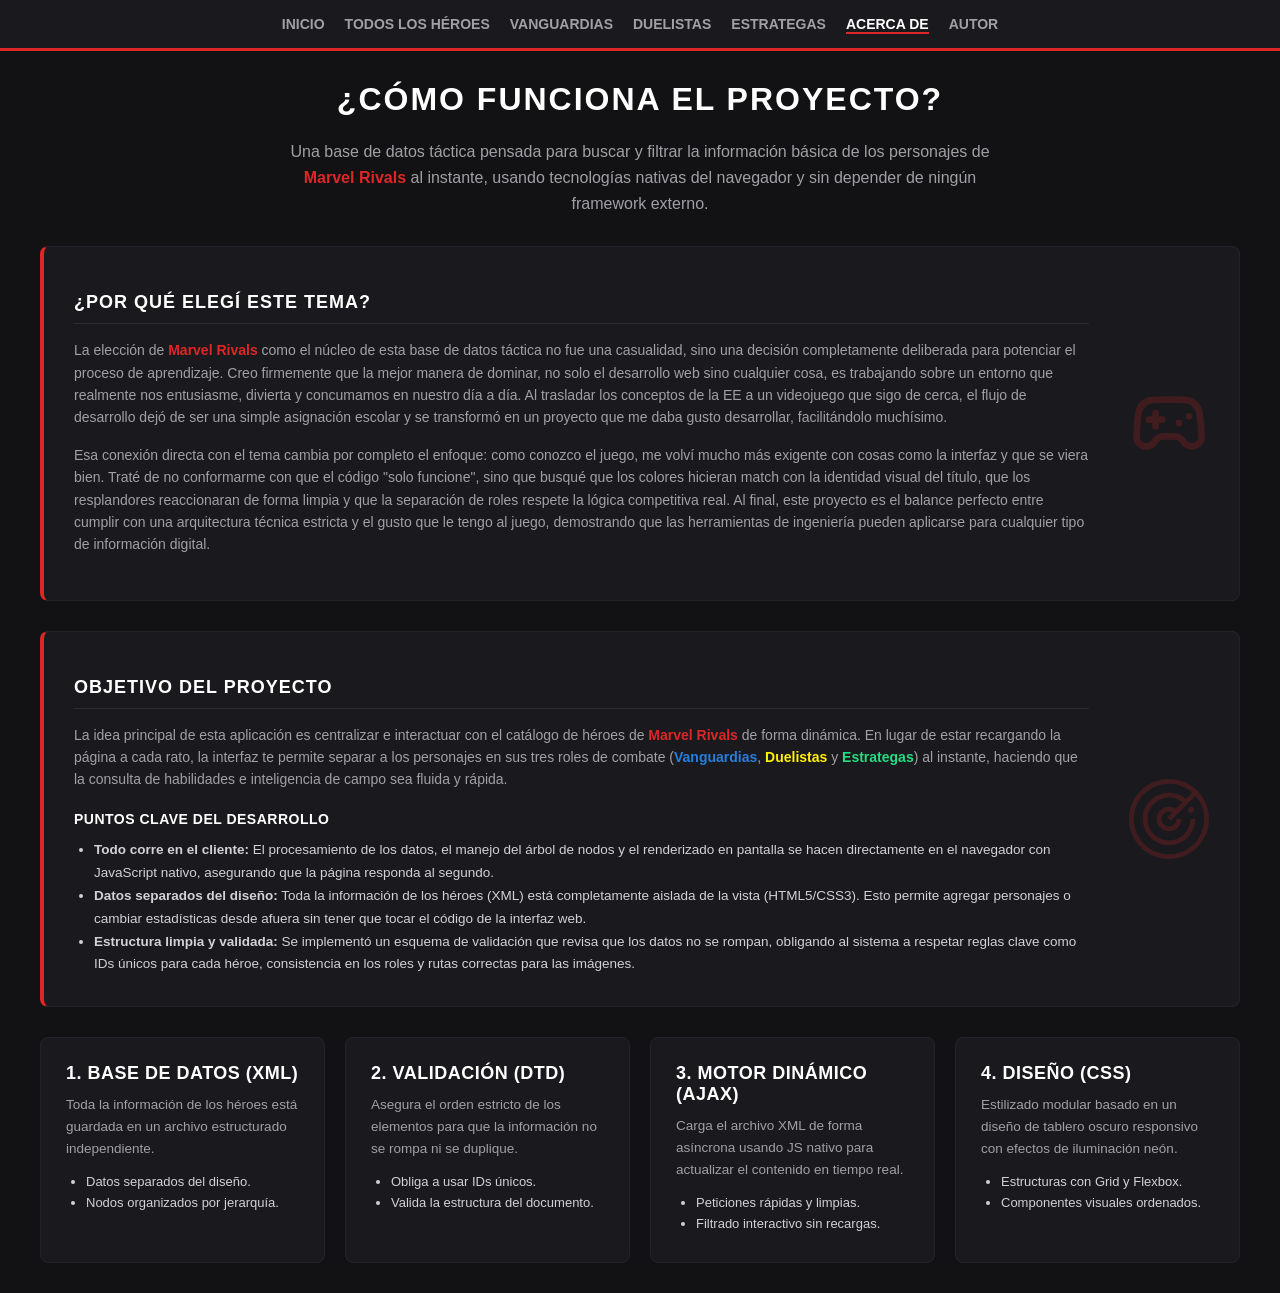
==== acerca-de.html @ 9485e5fc "Página Acerca de" ====
<!DOCTYPE html>
<html lang="es">

<head>
    <meta charset="UTF-8">
    <meta name="viewport" content="width=device-width, initial-scale=1.0">
    <title>Marvel Rivals - Acerca de</title>    
    <link rel="stylesheet" href="css/estilos.css">    
    <link rel="stylesheet" href="css/acerca.css">
</head>

<body>

    <header>
        <nav>
            <ul>
                <li><a href="index.html">Inicio</a></li>
                <li><a href="personajes.html">Todos los Héroes</a></li>
                <li><a href="vanguardias.html">Vanguardias</a></li>
                <li><a href="duelistas.html">Duelistas</a></li>
                <li><a href="estrategas.html">Estrategas</a></li>
                <li><a href="acerca-de.html" class="active">Acerca de</a></li>
                <li><a href="sintesis.html">Autor</a></li>
            </ul>
        </nav>
    </header>

    <main>
        <h1>¿Cómo funciona el proyecto?</h1>
        <p style="text-align: center; color: #a0a0a5; max-width: 700px; margin: 0 auto 30px auto; line-height: 1.6;">
            Una base de datos táctica pensada para buscar y filtrar la información básica de los personajes de <span
                class="text-rivals">Marvel Rivals</span>
            al instante, usando tecnologías nativas del navegador y sin depender de ningún framework externo.
        </p>

        <!-- SECCIÓN 1: ¿POR QUÉ ELEGÍ ESTE TEMA? -->
        <div class="bloque-informativo">
            <div class="bloque-grid">
                <div class="bloque-texto">
                    <h2
                        style="color: #ffffff; text-transform: uppercase; letter-spacing: 1px; margin-bottom: 15px; font-size: 18px; border-bottom: 1px solid #2a2a30; padding-bottom: 10px;">
                        ¿Por qué elegí este tema?
                    </h2>
                    <p style="color: #a0a0a5; line-height: 1.6; font-size: 14px; margin: 0;">
                        La elección de <span class="text-rivals">Marvel Rivals</span> como el núcleo de esta base de
                        datos táctica no fue una
                        casualidad, sino una decisión completamente deliberada para potenciar el proceso de aprendizaje.
                        Creo
                        firmemente que la mejor manera de dominar, no solo el desarrollo web sino cualquier cosa, es
                        trabajando sobre un
                        entorno que realmente nos entusiasme, divierta y concumamos en nuestro día a día. Al trasladar
                        los conceptos de
                        la EE a un videojuego que sigo de cerca, el flujo de desarrollo dejó de ser una simple
                        asignación
                        escolar y se transformó en un proyecto que me daba gusto desarrollar, facilitándolo muchísimo.
                    </p>
                    <p style="color: #a0a0a5; line-height: 1.6; font-size: 14px; margin-top: 15px;">
                        Esa conexión directa con el tema cambia por completo el enfoque: como conozco el
                        juego, me volví mucho más exigente con cosas como la interfaz y que se viera bien. Traté de no
                        conformarme
                        con que el código "solo funcione", sino que busqué que los colores hicieran match con la
                        identidad visual del título, que los resplandores reaccionaran de forma limpia y que la
                        separación de
                        roles respete la lógica competitiva real. Al final, este proyecto es el balance perfecto entre
                        cumplir
                        con una arquitectura técnica estricta y el gusto que le tengo al juego, demostrando que las
                        herramientas de
                        ingeniería pueden aplicarse para cualquier tipo de información digital.
                    </p>
                </div>                
                <div>
                    <img src="svg/control.svg" alt="Icono Control" class="icono-lateral">
                </div>
            </div>
        </div>

        <!-- SECCIÓN 2: OBJETIVO DEL PROYECTO -->
        <div class="bloque-informativo">
            <div class="bloque-grid">
                <div class="bloque-texto">
                    <h2
                        style="color: #ffffff; text-transform: uppercase; letter-spacing: 1px; margin-bottom: 15px; font-size: 18px; border-bottom: 1px solid #2a2a30; padding-bottom: 10px;">
                        Objetivo del Proyecto
                    </h2>
                    <p style="color: #a0a0a5; line-height: 1.6; font-size: 14px; margin-bottom: 20px;">
                        La idea principal de esta aplicación es centralizar e interactuar con el catálogo de héroes de
                        <span class="text-rivals">Marvel Rivals</span> de forma
                        dinámica. En lugar de estar recargando la página a cada rato, la interfaz te permite separar a
                        los
                        personajes en sus tres roles de combate (<span class="text-vanguardia">Vanguardias</span>, <span
                            class="text-duelista">Duelistas</span> y <span class="text-estratega">Estrategas</span>) al
                        instante, haciendo que la consulta de habilidades e inteligencia de campo sea fluida y rápida.
                    </p>

                    <h3
                        style="color: #ffffff; text-transform: uppercase; letter-spacing: 0.5px; margin-bottom: 12px; font-size: 14px;">
                        Puntos clave del desarrollo
                    </h3>
                    <ul style="color: #d1d1d6; padding-left: 20px; line-height: 1.7; font-size: 13.5px; margin: 0;">
                        <li><strong>Todo corre en el cliente:</strong> El procesamiento de los datos, el manejo del
                            árbol de
                            nodos y el renderizado en pantalla se hacen directamente en el navegador con JavaScript
                            nativo,
                            asegurando que la página responda al segundo.</li>
                        <li><strong>Datos separados del diseño:</strong> Toda la información de los héroes (XML) está
                            completamente aislada de la vista (HTML5/CSS3). Esto permite agregar personajes o cambiar
                            estadísticas desde afuera sin tener que tocar el código de la interfaz web.</li>
                        <li><strong>Estructura limpia y validada:</strong> Se implementó un esquema de validación que
                            revisa que
                            los datos no se rompan, obligando al sistema a respetar reglas clave como IDs únicos para
                            cada
                            héroe, consistencia en los roles y rutas correctas para las imágenes.</li>
                    </ul>
                </div>                
                <div>
                    <img src="svg/radar.svg" alt="Icono Radar" class="icono-lateral">
                </div>
            </div>
        </div>

        <!-- CUADRÍCULA DE COMPONENTES TÉCNICOS-->
        <div class="tech-container">
            <div class="tech-card">
                <h3>1. Base de datos (XML)</h3>
                <p>Toda la información de los héroes está guardada en un archivo estructurado independiente.</p>
                <ul>
                    <li>Datos separados del diseño.</li>
                    <li>Nodos organizados por jerarquía.</li>
                </ul>
            </div>

            <div class="tech-card">
                <h3>2. Validación (DTD)</h3>
                <p>Asegura el orden estricto de los elementos para que la información no se rompa ni se duplique.</p>
                <ul>
                    <li>Obliga a usar IDs únicos.</li>
                    <li>Valida la estructura del documento.</li>
                </ul>
            </div>

            <div class="tech-card">
                <h3>3. Motor Dinámico (AJAX)</h3>
                <p>Carga el archivo XML de forma asíncrona usando JS nativo para actualizar el contenido en tiempo real.
                </p>
                <ul>
                    <li>Peticiones rápidas y limpias.</li>
                    <li>Filtrado interactivo sin recargas.</li>
                </ul>
            </div>

            <div class="tech-card">
                <h3>4. Diseño (CSS)</h3>
                <p>Estilizado modular basado en un diseño de tablero oscuro responsivo con efectos de iluminación neón.
                </p>
                <ul>
                    <li>Estructuras con Grid y Flexbox.</li>
                    <li>Componentes visuales ordenados.</li>
                </ul>
            </div>
        </div>
    </main>

</body>

</html>
---- css/estilos.css ----
/* ==========================================
   ESTILOS GENERALES Y PALETA OSCURA
   ========================================== */
body {
    font-family: 'Arial', sans-serif;
    background-color: #121214;
    color: #f5f5f7;
    margin: 0;
    padding: 0;
}

/* NavBar Superior */
header {
    background-color: #1a1a1e;
    border-bottom: 3px solid #de2626;
    padding: 15px 20px;
}

nav ul {
    list-style: none;
    margin: 0;
    padding: 0;
    display: flex;
    justify-content: center;
    gap: 20px;
}

nav ul li a {
    color: #a0a0a5;
    text-decoration: none;
    font-weight: bold;
    text-transform: uppercase;
    font-size: 14px;
    transition: color 0.3s;
}

nav ul li a:hover,
nav ul li a.active {
    color: #ffffff;
    border-bottom: 2px solid #de2626;
}

/* Contenedor del Contenido */
main {
    max-width: 1200px;
    margin: 30px auto;
    padding: 0 20px;
}

h1 {
    text-align: center;
    color: #ffffff;
    text-transform: uppercase;
    letter-spacing: 2px;
}

/* ==========================================
   DISEÑO DE TABLAS INTEGRADO COMO TARJETAS HORIZONTALES
   ========================================== */
.tabla-heroes {
    width: 100%;
    border-collapse: separate;
    border-spacing: 0 15px;
    /* Espacio entre cada fila-tarjeta */
    margin-top: 30px;
    background-color: transparent;
}

.tabla-heroes th {
    background-color: #0e0e10;
    color: #ffffff;
    text-transform: uppercase;
    font-size: 13px;
    letter-spacing: 1px;
    padding: 15px;
    text-align: left;
    border-bottom: 3px solid #de2626;
}

/* Cada fila actúa como una tarjeta oscura individual */
.fila-heroe {
    background-color: #1a1a1e;
    transition: transform 0.3s, box-shadow 0.3s;
}

.tabla-heroes td {
    padding: 15px;
    color: #d1d1d6;
    font-size: 14px;
    vertical-align: middle;
    border-top: 1px solid #2a2a30;
    border-bottom: 1px solid #2a2a30;
}

/* Redondear extremos de la fila */
.tabla-heroes tr td:first-child {
    border-left: 4px solid #2a2a30;
    border-top-left-radius: 8px;
    border-bottom-left-radius: 8px;
}

.tabla-heroes tr td:last-child {
    border-right: 1px solid #2a2a30;
    border-top-right-radius: 8px;
    border-bottom-right-radius: 8px;
}

/* Miniaturas de héroes de cuerpo completo */
.img-tabla {
    width: 120px;
    height: 140px;
    object-fit: contain;
    border-radius: 0;
    border: none;
    display: block;
    margin: 0 auto;
    background-color: transparent;
    transition: filter 0.3s, transform 0.3s;
}

article {
    line-height: 1.5;
    color: #d1d1d6;
}

/* ==========================================
   BADGES Y TONOS DE ROLES Y SUB-ROLES
   ========================================== */
.badge {
    display: inline-block;
    padding: 5px 10px;
    border-radius: 4px;
    font-size: 11px;
    font-weight: bold;
    text-transform: uppercase;
}

.badge.Vanguardia {
    background-color: #267ede;
    color: black;
}

.badge.Duelista {
    background-color: #fff200;
    color: black;
}

.badge.Estratega {
    background-color: #26de81;
    color: black;
}

.badge-estilo,
.badge-vanguardia,
.badge-estratega {
    display: inline-block;
    padding: 4px 8px;
    border-radius: 4px;
    font-size: 11px;
    font-weight: bold;
    text-transform: uppercase;
    color: black;
}

.badge-estilo.Poke {
    background-color: #fff200;
}

.badge-estilo.Dive {
    background-color: #ff9f43;
}

.badge-estilo.Brawl {
    background-color: #ff4d4d;
}

.badge-vanguardia[class*="Main Tank"] {
    background-color: #206a9b;
    color: white;
}

.badge-vanguardia[class*="Off Tank"] {
    background-color: #0d3c5c;
    color: white;
    
}

.badge-estratega[class*="Main Healer"] {
    background-color: #88f108;
    color: black;
}

.badge-estratega[class*="Off Healer"] {
    background-color: #216405;
    color: black;
}

/* ==========================================
   EFECTOS HOVER CON BRILLOS DE NEÓN
   ========================================== */
.fila-heroe:hover {
    transform: translateY(-3px);
}

/* Iluminación Azul - Vanguardias */
.fila-heroe.Vanguardia:hover td {
    border-top-color: #267ede;
    border-bottom-color: #267ede;
}

.fila-heroe.Vanguardia:hover td:first-child {
    border-left-color: #267ede;
}

.fila-heroe.Vanguardia:hover td:last-child {
    border-right-color: #267ede;
}

.fila-heroe.Vanguardia:hover .img-tabla {
    filter: drop-shadow(0 0 8px rgba(38, 126, 222, 0.7));
}

/* Iluminación Amarilla - Duelistas */
.fila-heroe.Duelista:hover td {
    border-top-color: #fff200;
    border-bottom-color: #fff200;
}

.fila-heroe.Duelista:hover td:first-child {
    border-left-color: #fff200;
}

.fila-heroe.Duelista:hover td:last-child {
    border-right-color: #fff200;
}

.fila-heroe.Duelista:hover .img-tabla {
    filter: drop-shadow(0 0 8px rgba(255, 242, 0, 0.7));
}

/* Iluminación Verde - Estrategas */
.fila-heroe.Estratega:hover td {
    border-top-color: #26de81;
    border-bottom-color: #26de81;
}

.fila-heroe.Estratega:hover td:first-child {
    border-left-color: #26de81;
}

.fila-heroe.Estratega:hover td:last-child {
    border-right-color: #26de81;
}

.fila-heroe.Estratega:hover .img-tabla {
    filter: drop-shadow(0 0 8px rgba(38, 222, 129, 0.7));
}

.no-datos {
    text-align: center;
    color: #a0a0a5;
    font-weight: bold;
    padding: 30px;
    background: #1a1a1e;
    border-radius: 8px;
    border: 1px dashed #2a2a30;
}

/* ==========================================
   VENTANITA DE INFORMACIÓN
   ========================================== */
.modal-overlay {
    position: fixed;
    top: 0;
    left: 0;
    width: 100vw;
    height: 100vh;
    background-color: rgba(5, 5, 7, 0.9);
    /* Fondo exterior oscuro plano */
    display: flex;
    justify-content: center;
    align-items: center;
    z-index: 99999;
}

.tarjeta-grande-content {
    background-color: #0b0b0d;
    border: 1px solid #232329;
    border-radius: 12px;
    width: 95%;
    max-width: 900px;
    height: 520px;
    /* Altura controlada para el render */
    padding: 0;
    position: relative;
    box-shadow: 0 20px 50px rgba(0, 0, 0, 0.8);
    overflow: hidden;
}

/* Resplandores en la tarjeta flotante */
.tarjeta-grande-content.Vanguardia {
    border-color: rgba(38, 126, 222, 0.4);
}

.tarjeta-grande-content.Duelista {
    border-color: rgba(255, 242, 0, 0.4);
}

.tarjeta-grande-content.Estratega {
    border-color: rgba(38, 222, 129, 0.4);
}

.tarjeta-grande-grid {
    display: grid;
    grid-template-columns: 1.1fr 1fr;
    height: 100%;
    width: 100%;
}

.col-render {
    position: relative;
    height: 100%;
    display: flex;
    align-items: flex-end;    
    justify-content: center;
    background: radial-gradient(circle at center, #18181c 0%, #0b0b0d 100%);
    overflow: hidden;
}

.render-grande {
    height: 105%;
    width: auto;
    object-fit: contain;
    z-index: 1;
    mask-image: linear-gradient(to bottom, black 80%, transparent 100%);
    -webkit-mask-image: linear-gradient(to bottom, black 80%, transparent 100%);
}

.col-info {
    background-color: #111115;
    border-left: 1px solid #232329;
    padding: 40px;
    display: flex;
    flex-direction: column;
    justify-content: center;
    z-index: 2;
    text-align: left;
}

.col-info h2 {
    font-size: 38px;
    margin: 0 0 10px 0;
    text-transform: uppercase;
    letter-spacing: 1px;
    color: #ffffff;
}

.separador {
    border: none;
    border-top: 1px solid #232329;
    margin: 15px 0;
    width: 100%;
}

.desc-grande {
    font-size: 14px;
    line-height: 1.6;
    color: #a0a0a5;
    margin: 0 0 20px 0;
}

.datos-tacticos {
    list-style: none;
    padding: 0;
    margin: 0;
}

.datos-tacticos li {
    padding: 8px 0;
    border-bottom: 1px solid #1c1c22;
    font-size: 13px;
    color: #8e8e93;
}

.datos-tacticos li strong {
    color: #ffffff;
    margin-right: 5px;
}

.btn-cerrar {
    position: absolute;
    top: 20px;
    right: 20px;
    background: #1c1c22;
    border: 1px solid #232329;
    color: #ffffff;
    width: 35px;
    height: 35px;
    border-radius: 50%;
    font-size: 20px;
    line-height: 33px;
    cursor: pointer;
    z-index: 10;
}

.btn-cerrar:hover {
    background: #de2626;
    border-color: #de2626;
}

/* ==========================================
   PARA CELULAR
   ========================================== */
@media (max-width: 768px) {
    nav ul {
        flex-direction: column;
        align-items: center;
        gap: 10px;
    }

    .tabla-heroes,
    .tabla-heroes thead,
    .tabla-heroes tbody,
    .tabla-heroes th,
    .tabla-heroes td,
    .tabla-heroes tr {
        display: block;
    }

    .tabla-heroes thead {
        display: none;
    }

    .tabla-heroes tr {
        margin-bottom: 20px;
        border: 1px solid #2a2a30;
        border-radius: 8px;
        background-color: #1a1a1e;
        padding: 10px;
    }

    .tabla-heroes td {
        text-align: right;
        padding-left: 50%;
        position: relative;
        border: none !important;
        border-bottom: 1px solid #2a2a30 !important;
    }

    .tabla-heroes tr td:last-child {
        border-bottom: none !important;
    }

    .tabla-heroes td::before {
        content: attr(data-label);
        position: absolute;
        left: 15px;
        width: 45%;
        text-align: left;
        font-weight: bold;
        color: #a0a0a5;
        text-transform: uppercase;
        font-size: 12px;
    }

    /* Ajustes del modal en pantallas móviles */
    .tarjeta-grande-grid {
        grid-template-columns: 1fr;
        overflow-y: auto;
    }

    .tarjeta-grande-content {
        height: 85vh;
    }

    .col-info {
        border-left: none;
        border-top: 1px solid #232329;
        padding: 20px;
    }

    .render-grande {
        height: 220px;
    }
}
---- css/acerca.css ----
/* ==========================================================================
   ESTILOS PARA LA PÁGINA DE DOCUMENTACIÓN (acerca-de.html)
   ========================================================================== */

/* Bloques grandes de texto */
.bloque-informativo {
    background-color: #1a1a1e;
    border: 1px solid #232329;
    border-left: 4px solid #de2626;
    /* Línea roja de acento */
    border-radius: 8px;
    padding: 30px;
    margin-bottom: 30px;
    text-align: left;
    transition: border-color 0.3s ease, box-shadow 0.3s ease, background-color 0.3s ease;
}

.bloque-informativo:hover {
    border-color: #de2626;
    background-color: #1f1f24;
    box-shadow: 0 0 20px rgba(222, 38, 38, 0.15);
}

/* Rejilla para separar Texto (Izquierda) e Ícono (Derecha) */
.bloque-grid {
    display: grid;
    grid-template-columns: 1fr;
    gap: 20px;
}

@media (min-width: 768px) {
    .bloque-grid {
        grid-template-columns: 1fr auto;
        align-items: center;
        gap: 40px;
    }
}

.bloque-texto {
    flex: 1;
}

/* Control del Ícono descargado */
.icono-lateral {
    width: 80px;
    height: 80px;
    object-fit: contain;
    display: block;
    opacity: 0.2;
    /* Totalmente apagado y discreto por defecto */
    transition: opacity 0.3s ease, filter 0.3s ease;
}

/* Cuando pasas el mouse por la tarjeta, el ícono cobra vida y brilla */
.bloque-informativo:hover .icono-lateral {
    opacity: 100%;
    /* Se enciende por completo */
    filter: drop-shadow(0 0 12px rgba(222, 38, 38, 0.8));
    /* Resplandor neón rojo */
}

/* Resaltados de colores dentro de los párrafos */
.text-rivals {
    color: #de2626;
    font-weight: bold;
}

.text-vanguardia {
    color: #267ede;
    font-weight: bold;
}

.text-duelista {
    color: #fff200;
    font-weight: bold;
}

.text-estratega {
    color: #26de81;
    font-weight: bold;
}

/* Grid de tarjetas inferiores */
.tech-container {
    display: grid;
    grid-template-columns: repeat(auto-fit, minmax(220px, 1fr));
    gap: 20px;
    margin-top: 30px;
}

.tech-card {
    background-color: #1a1a1e;
    border: 1px solid #232329;
    border-radius: 8px;
    padding: 25px;
    transition: border-color 0.3s, box-shadow 0.3s;
}

.tech-card:hover {
    border-color: #de2626;
    box-shadow: 0 0 15px rgba(222, 38, 38, 0.2);
}

.tech-card h3 {
    margin: 0 0 10px 0;
    font-size: 18px;
    text-transform: uppercase;
    letter-spacing: 0.5px;
    color: #ffffff;
}

.tech-card p {
    color: #a0a0a5;
    font-size: 13.5px;
    line-height: 1.6;
    margin: 0;
}

.tech-card ul {
    margin: 15px 0 0 0;
    padding-left: 20px;
    color: #d1d1d6;
    font-size: 13px;
}

.tech-card ul li {
    margin-bottom: 6px;
}
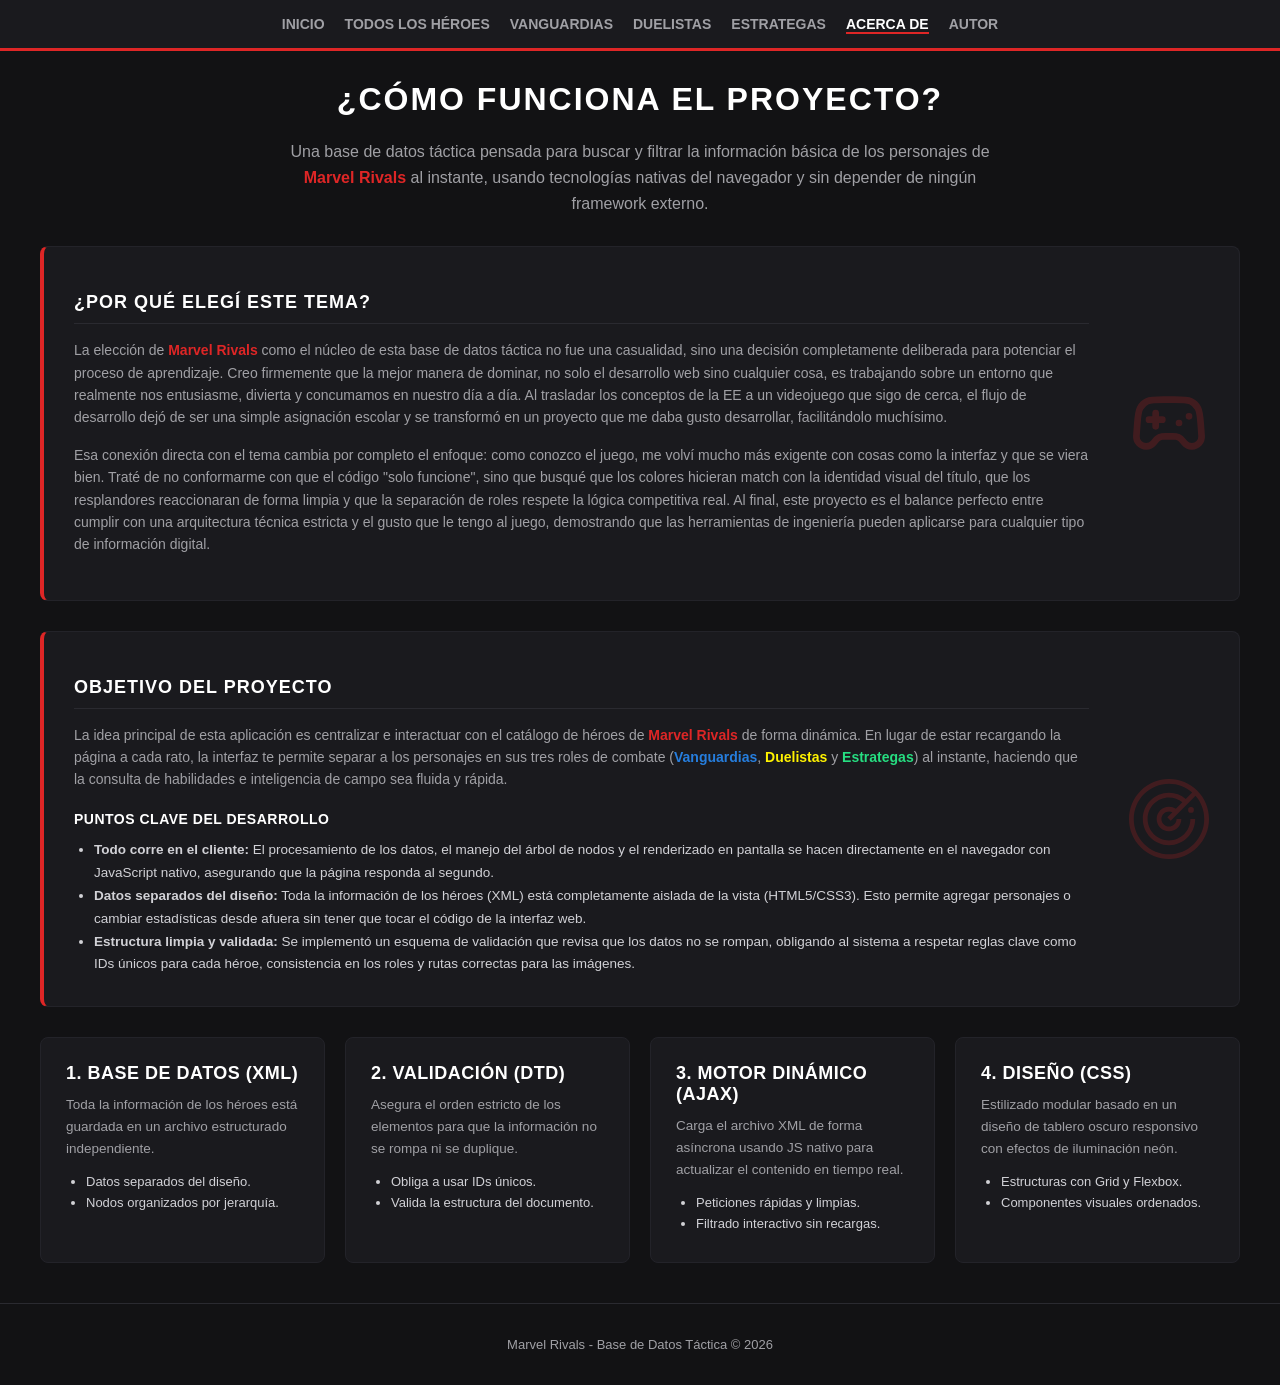
==== commit cf227858: "Página de autor + footer añadido" ====
--- a/acerca-de.html
+++ b/acerca-de.html
@@ -162,4 +162,8 @@
 
 </body>
 
+<footer>
+    <p>Marvel Rivals - Base de Datos Táctica &copy; 2026</p>
+</footer>
+
 </html>
--- a/css/estilos.css
+++ b/css/estilos.css
@@ -14,6 +14,15 @@
     background-color: #1a1a1e;
     border-bottom: 3px solid #de2626;
     padding: 15px 20px;
+}
+
+footer {
+    text-align: center;
+    padding: 20px;
+    margin-top: 40px;
+    color: #a0a0a5;
+    border-top: 1px solid #2a2a30;
+    font-size: 13px;
 }
 
 nav ul {
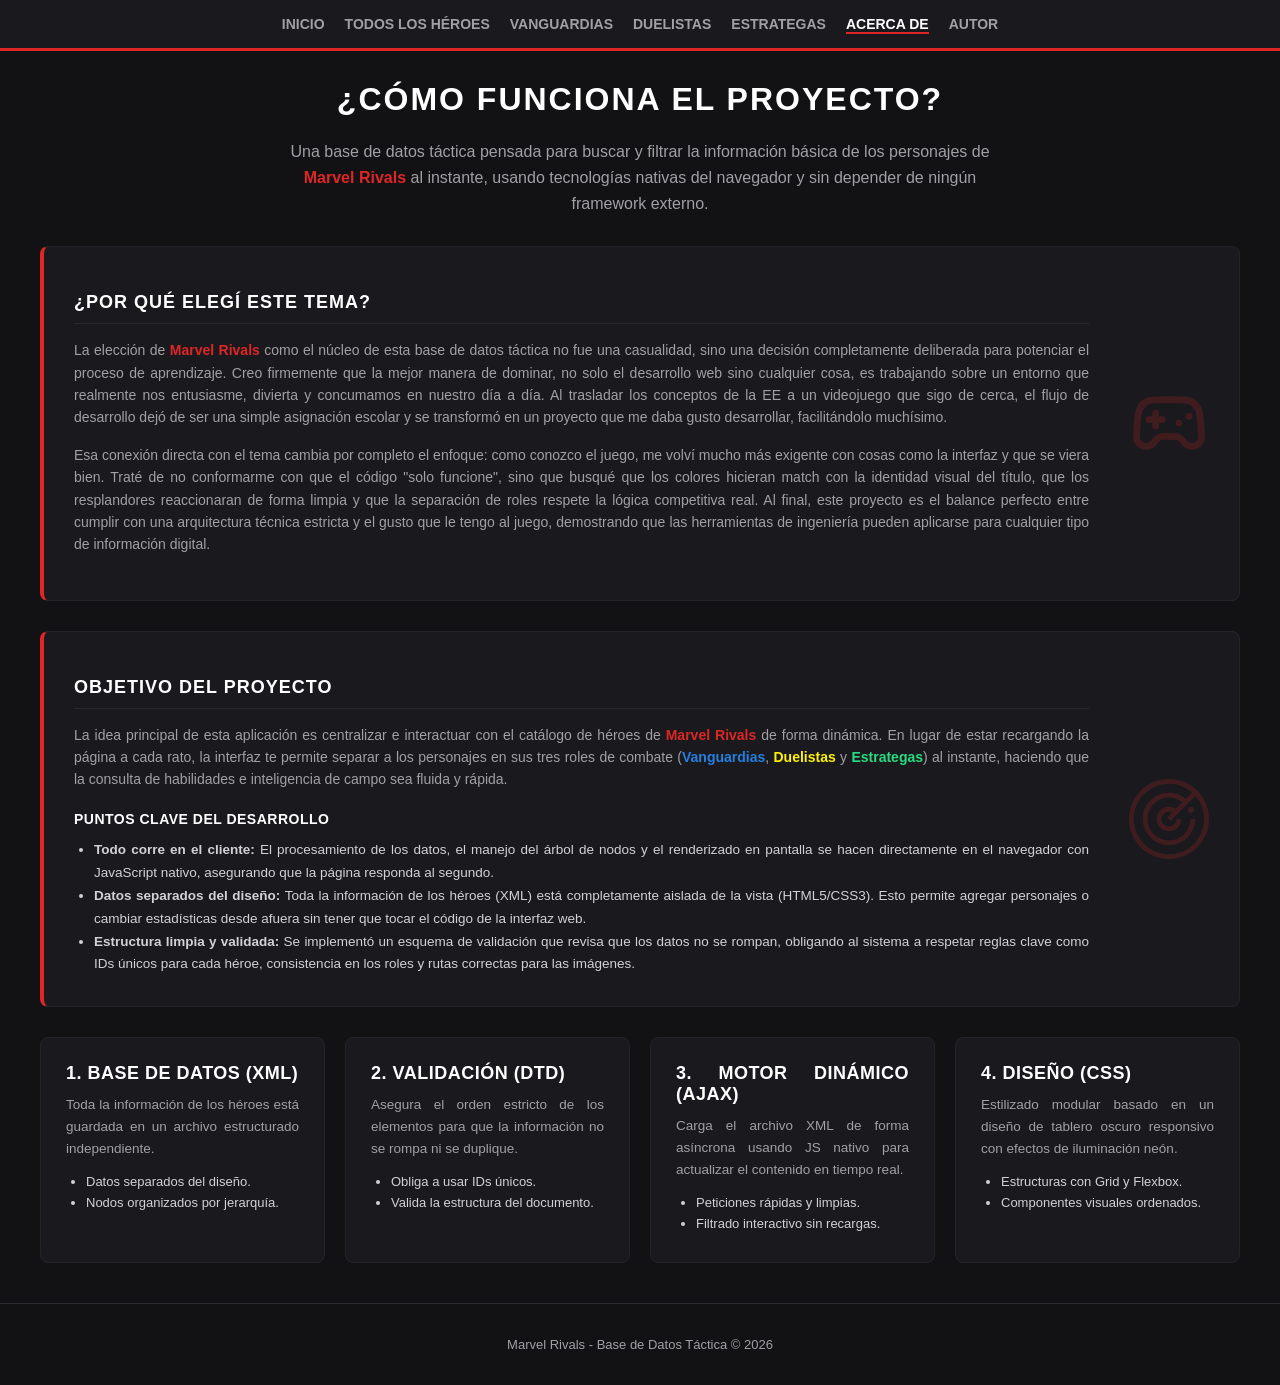
==== commit f72df094: "Eliminar codigo inutil y acomodar un poco" ====
--- a/acerca-de.html
+++ b/acerca-de.html
@@ -4,8 +4,8 @@
 <head>
     <meta charset="UTF-8">
     <meta name="viewport" content="width=device-width, initial-scale=1.0">
-    <title>Marvel Rivals - Acerca de</title>    
-    <link rel="stylesheet" href="css/estilos.css">    
+    <title>Marvel Rivals - Acerca de</title>
+    <link rel="stylesheet" href="css/estilos.css">
     <link rel="stylesheet" href="css/acerca.css">
 </head>
 
@@ -67,7 +67,7 @@
                         herramientas de
                         ingeniería pueden aplicarse para cualquier tipo de información digital.
                     </p>
-                </div>                
+                </div>
                 <div>
                     <img src="svg/control.svg" alt="Icono Control" class="icono-lateral">
                 </div>
@@ -111,7 +111,7 @@
                             cada
                             héroe, consistencia en los roles y rutas correctas para las imágenes.</li>
                     </ul>
-                </div>                
+                </div>
                 <div>
                     <img src="svg/radar.svg" alt="Icono Radar" class="icono-lateral">
                 </div>
@@ -159,11 +159,8 @@
             </div>
         </div>
     </main>
-
+    <footer>
+        <p>Marvel Rivals - Base de Datos Táctica &copy; 2026</p>
+    </footer>
 </body>
-
-<footer>
-    <p>Marvel Rivals - Base de Datos Táctica &copy; 2026</p>
-</footer>
-
 </html>
--- a/css/estilos.css
+++ b/css/estilos.css
@@ -1,12 +1,10 @@
-/* ==========================================
-   ESTILOS GENERALES Y PALETA OSCURA
-   ========================================== */
 body {
     font-family: 'Arial', sans-serif;
     background-color: #121214;
     color: #f5f5f7;
     margin: 0;
     padding: 0;
+    text-align: justify;
 }
 
 /* NavBar Superior */
@@ -62,10 +60,7 @@
     text-transform: uppercase;
     letter-spacing: 2px;
 }
-
-/* ==========================================
-   DISEÑO DE TABLAS INTEGRADO COMO TARJETAS HORIZONTALES
-   ========================================== */
+/*Empiezan las tarjetas de muestra*/
 .tabla-heroes {
     width: 100%;
     border-collapse: separate;
@@ -132,9 +127,7 @@
     color: #d1d1d6;
 }
 
-/* ==========================================
-   BADGES Y TONOS DE ROLES Y SUB-ROLES
-   ========================================== */
+/*Badges y tonos para roles y subroles*/
 .badge {
     display: inline-block;
     padding: 5px 10px;
@@ -204,9 +197,7 @@
     color: black;
 }
 
-/* ==========================================
-   EFECTOS HOVER CON BRILLOS DE NEÓN
-   ========================================== */
+/* Hovers*/
 .fila-heroe:hover {
     transform: translateY(-3px);
 }
@@ -275,9 +266,7 @@
     border: 1px dashed #2a2a30;
 }
 
-/* ==========================================
-   VENTANITA DE INFORMACIÓN
-   ========================================== */
+/*Ventana en grande para info*/
 .modal-overlay {
     position: fixed;
     top: 0;
@@ -417,9 +406,7 @@
     border-color: #de2626;
 }
 
-/* ==========================================
-   PARA CELULAR
-   ========================================== */
+/*para telefonos*/
 @media (max-width: 768px) {
     nav ul {
         flex-direction: column;
--- a/css/acerca.css
+++ b/css/acerca.css
@@ -1,7 +1,3 @@
-/* ==========================================================================
-   ESTILOS PARA LA PÁGINA DE DOCUMENTACIÓN (acerca-de.html)
-   ========================================================================== */
-
 /* Bloques grandes de texto */
 .bloque-informativo {
     background-color: #1a1a1e;
@@ -11,7 +7,7 @@
     border-radius: 8px;
     padding: 30px;
     margin-bottom: 30px;
-    text-align: left;
+    text-align: justify;
     transition: border-color 0.3s ease, box-shadow 0.3s ease, background-color 0.3s ease;
 }
 
